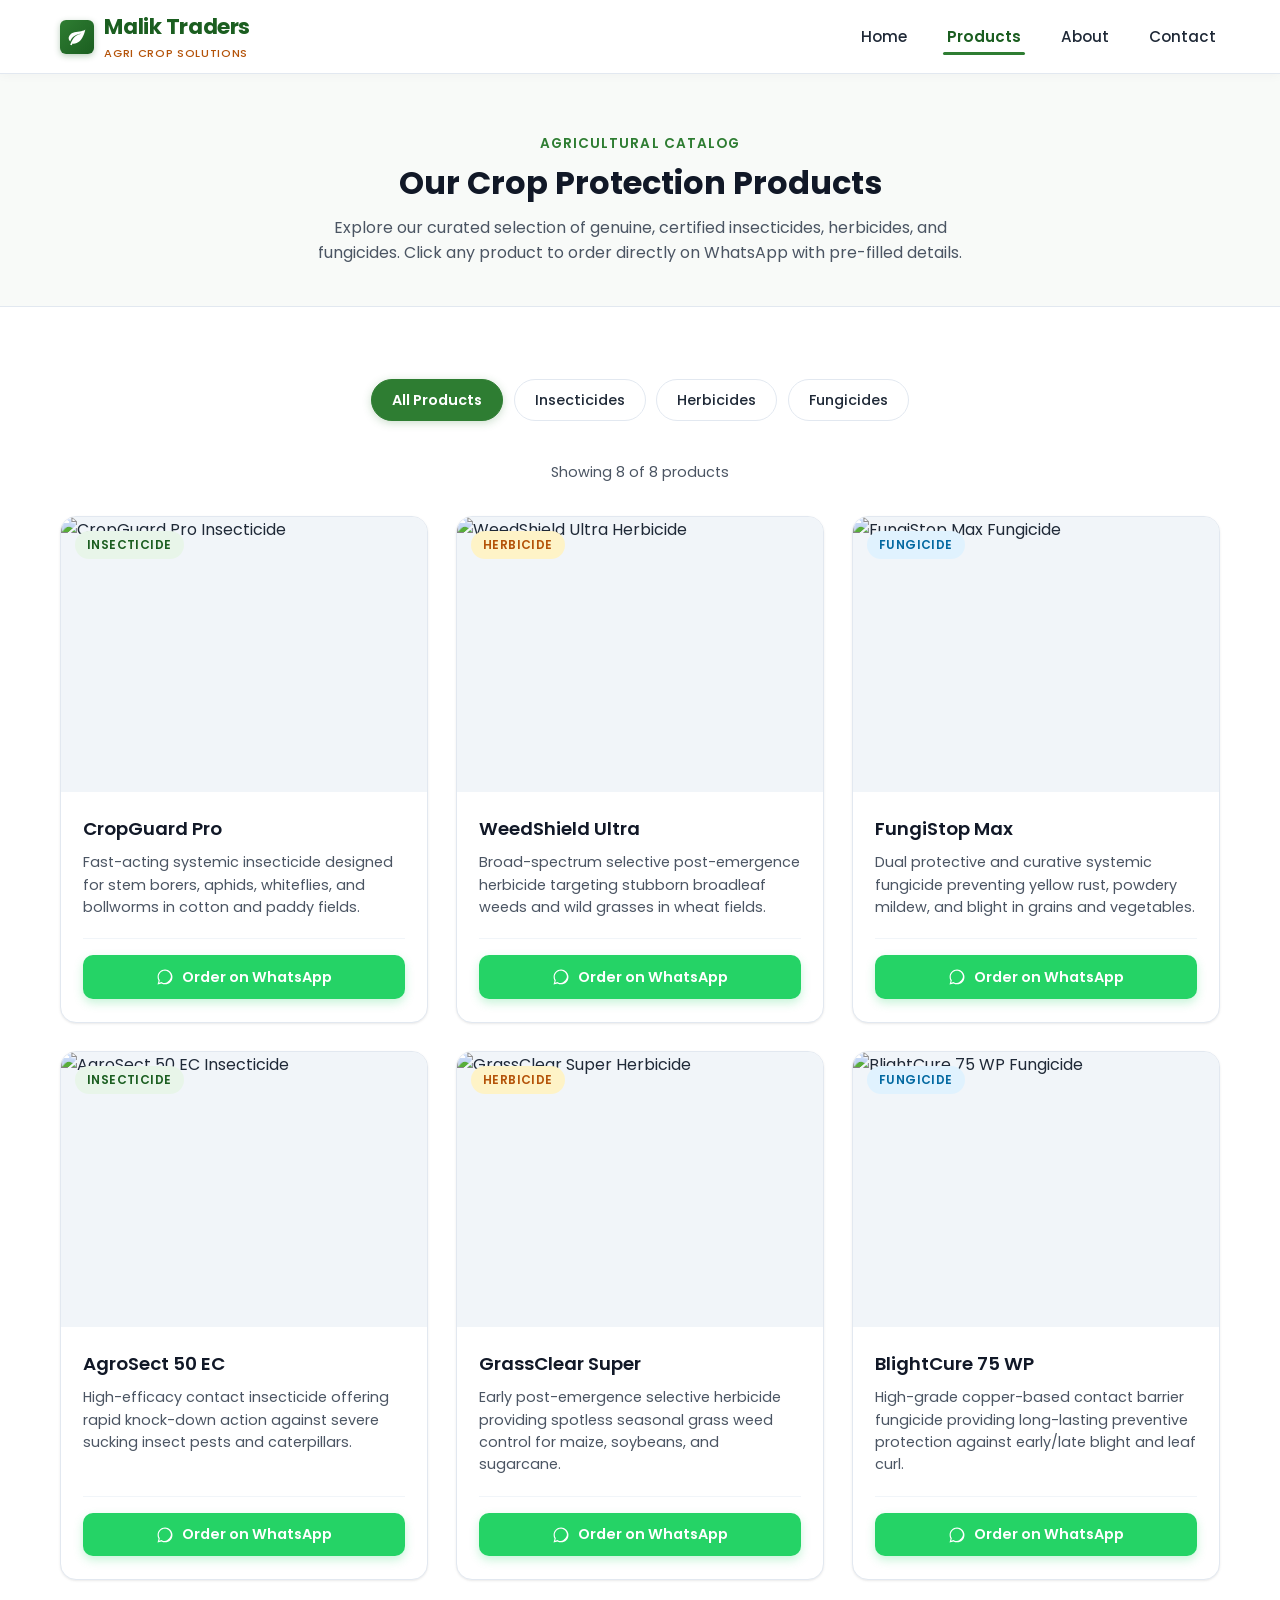
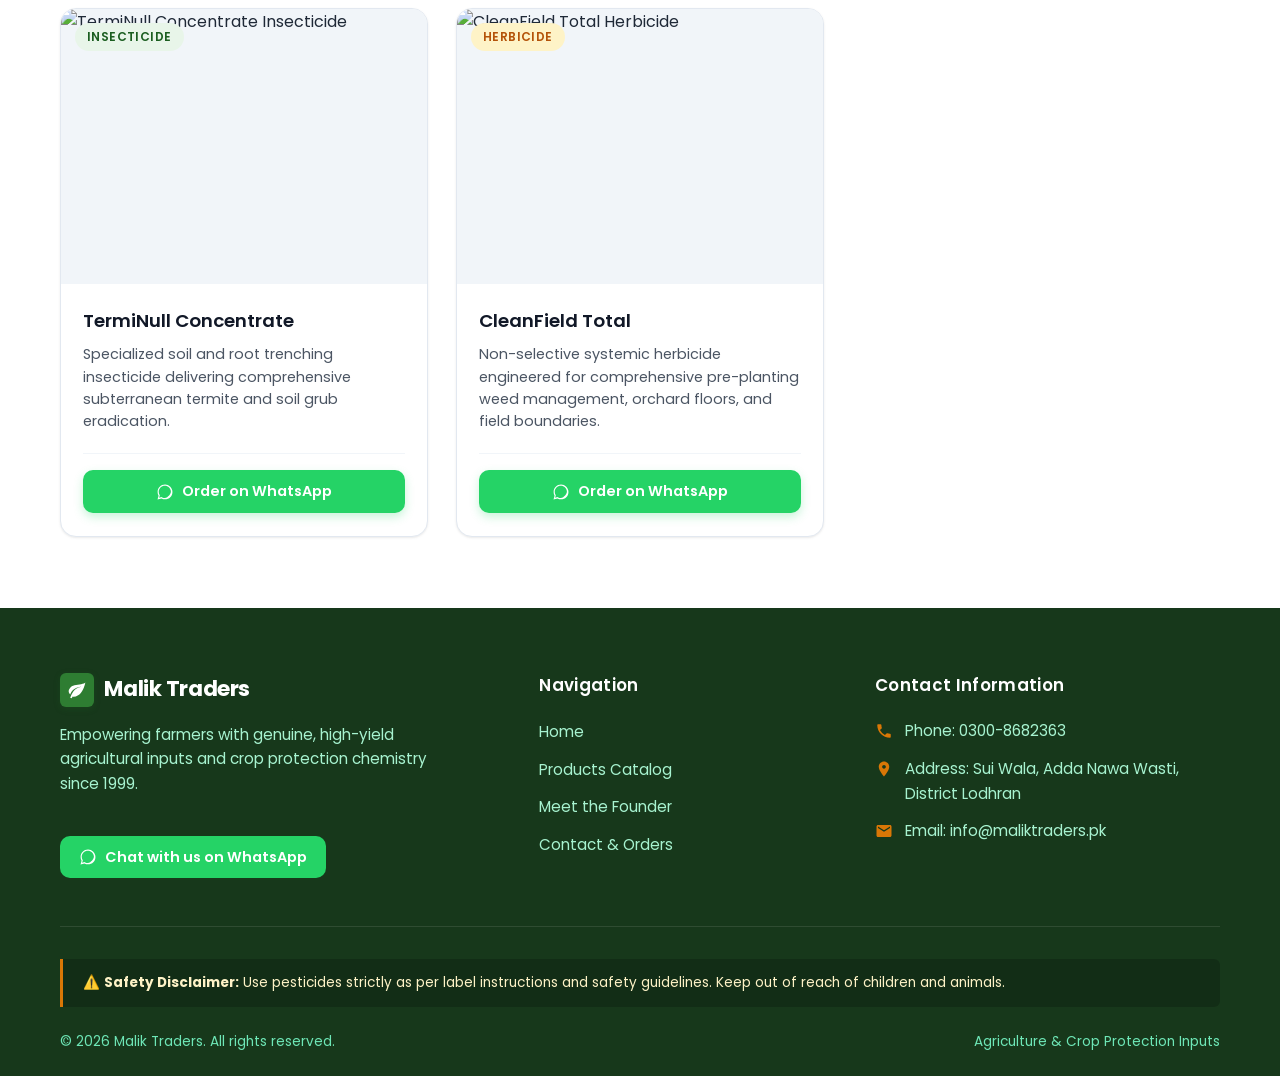
==== products.html @ 1c112be7 "Making Website" ====
<!DOCTYPE html>
<html lang="en">
<head>
  <meta charset="UTF-8">
  <meta name="viewport" content="width=device-width, initial-scale=1.0">
  <title>Crop Protection Products | Malik Traders</title>
  <meta name="description" content="Explore our complete catalog of certified insecticides, herbicides, and fungicides. Order directly on WhatsApp from Malik Traders.">
  
  <!-- Google Fonts: Poppins -->
  <link rel="preconnect" href="https://fonts.googleapis.com">
  <link rel="preconnect" href="https://fonts.gstatic.com" crossorigin>
  <link href="https://fonts.googleapis.com/css2?family=Poppins:wght@400;500;600;700&display=swap" rel="stylesheet">
  
  <!-- Stylesheet -->
  <link rel="stylesheet" href="style.css">
</head>
<body>

  <!-- Sticky Navbar -->
  <header class="header">
    <div class="container navbar">
      <a href="index.html" class="logo" aria-label="Malik Traders Home">
        <div class="logo-icon">
          <svg viewBox="0 0 24 24">
            <path d="M17 8C8 10 5.9 16.17 3.82 21.34L5.71 22l1-2.3A4.49 4.49 0 0 0 8 20C19 20 22 3 22 3c-1 2-8 2.25-13 3.25S2 11.5 2 13.5s1.75 3.75 1.75 3.75C7 8 17 8 17 8z"/>
          </svg>
        </div>
        <div>
          <div>Malik Traders</div>
          <span class="logo-badge">Agri Crop Solutions</span>
        </div>
      </a>

      <!-- Mobile Navigation Hamburger -->
      <button class="nav-toggle" aria-label="Toggle navigation menu" aria-expanded="false">
        <span></span>
        <span></span>
        <span></span>
      </button>

      <!-- Nav Links -->
      <nav>
        <ul class="nav-menu">
          <li><a href="index.html" class="nav-link">Home</a></li>
          <li><a href="products.html" class="nav-link active">Products</a></li>
          <li><a href="about.html" class="nav-link">About</a></li>
          <li><a href="contact.html" class="nav-link">Contact</a></li>
        </ul>
      </nav>
    </div>
  </header>

  <main>
    <!-- Page Header -->
    <section class="section-alt" style="padding: 3.5rem 0 2.5rem; border-bottom: 1px solid var(--color-border);">
      <div class="container">
        <div class="section-header animate-hero-fade" style="margin-bottom: 0;">
          <span class="section-tag">Agricultural Catalog</span>
          <h1 class="section-title">Our Crop Protection Products</h1>
          <p class="section-desc">
            Explore our curated selection of genuine, certified insecticides, herbicides, and fungicides. 
            Click any product to order directly on WhatsApp with pre-filled details.
          </p>
        </div>
      </div>
    </section>

    <!-- Products & Filter Section -->
    <section class="section">
      <div class="container">
        
        <!-- Category Filter Buttons -->
        <div class="filter-bar reveal">
          <button class="filter-btn active" data-filter="all">All Products</button>
          <button class="filter-btn" data-filter="insecticides">Insecticides</button>
          <button class="filter-btn" data-filter="herbicides">Herbicides</button>
          <button class="filter-btn" data-filter="fungicides">Fungicides</button>
        </div>

        <!-- Filter Count -->
        <div class="filter-status reveal" id="product-count">
          Showing 8 of 8 products
        </div>

        <!-- Products Grid (8 Sample Products) -->
        <div class="products-grid">
          
          <!-- Product 1: Insecticide -->
          <div class="product-card reveal reveal-delay-1" data-category="insecticides">
            <div class="product-img-wrap">
              <img src="images/product-1.jpg" alt="CropGuard Pro Insecticide" loading="lazy">
              <div class="product-category-overlay">
                <span class="badge badge-insecticide">Insecticide</span>
              </div>
            </div>
            <div class="product-body">
              <h3 class="product-name">CropGuard Pro</h3>
              <p class="product-desc">
                Fast-acting systemic insecticide designed for stem borers, aphids, whiteflies, and bollworms in cotton and paddy fields.
              </p>
              <div class="product-footer">
                <a href="https://wa.me/923008682363?text=Hello%20Malik%20Traders,%20I%20would%20like%20to%20order%20CropGuard%20Pro." target="_blank" rel="noopener noreferrer" class="btn btn-whatsapp">
                  <svg viewBox="0 0 24 24">
                    <path d="M12.04 2c-5.46 0-9.91 4.45-9.91 9.91 0 1.75.46 3.45 1.32 4.95L2.05 22l5.25-1.38c1.45.79 3.08 1.21 4.74 1.21 5.46 0 9.91-4.45 9.91-9.91 0-2.65-1.03-5.14-2.9-7.01A9.816 9.816 0 0 0 12.04 2zm0 18.09c-1.52 0-3-.41-4.31-1.19l-.31-.18-3.2.84.85-3.12-.2-.32a8.04 8.04 0 0 1-1.23-4.31c0-4.47 3.64-8.11 8.11-8.11 2.17 0 4.2.85 5.73 2.38s2.38 3.56 2.38 5.73-3.64 8.16-8.03 8.16z"/>
                  </svg>
                  Order on WhatsApp
                </a>
              </div>
            </div>
          </div>

          <!-- Product 2: Herbicide -->
          <div class="product-card reveal reveal-delay-2" data-category="herbicides">
            <div class="product-img-wrap">
              <img src="images/product-2.jpg" alt="WeedShield Ultra Herbicide" loading="lazy">
              <div class="product-category-overlay">
                <span class="badge badge-herbicide">Herbicide</span>
              </div>
            </div>
            <div class="product-body">
              <h3 class="product-name">WeedShield Ultra</h3>
              <p class="product-desc">
                Broad-spectrum selective post-emergence herbicide targeting stubborn broadleaf weeds and wild grasses in wheat fields.
              </p>
              <div class="product-footer">
                <a href="https://wa.me/923008682363?text=Hello%20Malik%20Traders,%20I%20would%20like%20to%20order%20WeedShield%20Ultra." target="_blank" rel="noopener noreferrer" class="btn btn-whatsapp">
                  <svg viewBox="0 0 24 24">
                    <path d="M12.04 2c-5.46 0-9.91 4.45-9.91 9.91 0 1.75.46 3.45 1.32 4.95L2.05 22l5.25-1.38c1.45.79 3.08 1.21 4.74 1.21 5.46 0 9.91-4.45 9.91-9.91 0-2.65-1.03-5.14-2.9-7.01A9.816 9.816 0 0 0 12.04 2zm0 18.09c-1.52 0-3-.41-4.31-1.19l-.31-.18-3.2.84.85-3.12-.2-.32a8.04 8.04 0 0 1-1.23-4.31c0-4.47 3.64-8.11 8.11-8.11 2.17 0 4.2.85 5.73 2.38s2.38 3.56 2.38 5.73-3.64 8.16-8.03 8.16z"/>
                  </svg>
                  Order on WhatsApp
                </a>
              </div>
            </div>
          </div>

          <!-- Product 3: Fungicide -->
          <div class="product-card reveal reveal-delay-3" data-category="fungicides">
            <div class="product-img-wrap">
              <img src="images/product-3.jpg" alt="FungiStop Max Fungicide" loading="lazy">
              <div class="product-category-overlay">
                <span class="badge badge-fungicide">Fungicide</span>
              </div>
            </div>
            <div class="product-body">
              <h3 class="product-name">FungiStop Max</h3>
              <p class="product-desc">
                Dual protective and curative systemic fungicide preventing yellow rust, powdery mildew, and blight in grains and vegetables.
              </p>
              <div class="product-footer">
                <a href="https://wa.me/923008682363?text=Hello%20Malik%20Traders,%20I%20would%20like%20to%20order%20FungiStop%20Max." target="_blank" rel="noopener noreferrer" class="btn btn-whatsapp">
                  <svg viewBox="0 0 24 24">
                    <path d="M12.04 2c-5.46 0-9.91 4.45-9.91 9.91 0 1.75.46 3.45 1.32 4.95L2.05 22l5.25-1.38c1.45.79 3.08 1.21 4.74 1.21 5.46 0 9.91-4.45 9.91-9.91 0-2.65-1.03-5.14-2.9-7.01A9.816 9.816 0 0 0 12.04 2zm0 18.09c-1.52 0-3-.41-4.31-1.19l-.31-.18-3.2.84.85-3.12-.2-.32a8.04 8.04 0 0 1-1.23-4.31c0-4.47 3.64-8.11 8.11-8.11 2.17 0 4.2.85 5.73 2.38s2.38 3.56 2.38 5.73-3.64 8.16-8.03 8.16z"/>
                  </svg>
                  Order on WhatsApp
                </a>
              </div>
            </div>
          </div>

          <!-- Product 4: Insecticide -->
          <div class="product-card reveal reveal-delay-4" data-category="insecticides">
            <div class="product-img-wrap">
              <img src="images/product-4.jpg" alt="AgroSect 50 EC Insecticide" loading="lazy">
              <div class="product-category-overlay">
                <span class="badge badge-insecticide">Insecticide</span>
              </div>
            </div>
            <div class="product-body">
              <h3 class="product-name">AgroSect 50 EC</h3>
              <p class="product-desc">
                High-efficacy contact insecticide offering rapid knock-down action against severe sucking insect pests and caterpillars.
              </p>
              <div class="product-footer">
                <a href="https://wa.me/923008682363?text=Hello%20Malik%20Traders,%20I%20would%20like%20to%20order%20AgroSect%2050%20EC." target="_blank" rel="noopener noreferrer" class="btn btn-whatsapp">
                  <svg viewBox="0 0 24 24">
                    <path d="M12.04 2c-5.46 0-9.91 4.45-9.91 9.91 0 1.75.46 3.45 1.32 4.95L2.05 22l5.25-1.38c1.45.79 3.08 1.21 4.74 1.21 5.46 0 9.91-4.45 9.91-9.91 0-2.65-1.03-5.14-2.9-7.01A9.816 9.816 0 0 0 12.04 2zm0 18.09c-1.52 0-3-.41-4.31-1.19l-.31-.18-3.2.84.85-3.12-.2-.32a8.04 8.04 0 0 1-1.23-4.31c0-4.47 3.64-8.11 8.11-8.11 2.17 0 4.2.85 5.73 2.38s2.38 3.56 2.38 5.73-3.64 8.16-8.03 8.16z"/>
                  </svg>
                  Order on WhatsApp
                </a>
              </div>
            </div>
          </div>

          <!-- Product 5: Herbicide -->
          <div class="product-card reveal reveal-delay-1" data-category="herbicides">
            <div class="product-img-wrap">
              <img src="images/product-5.jpg" alt="GrassClear Super Herbicide" loading="lazy">
              <div class="product-category-overlay">
                <span class="badge badge-herbicide">Herbicide</span>
              </div>
            </div>
            <div class="product-body">
              <h3 class="product-name">GrassClear Super</h3>
              <p class="product-desc">
                Early post-emergence selective herbicide providing spotless seasonal grass weed control for maize, soybeans, and sugarcane.
              </p>
              <div class="product-footer">
                <a href="https://wa.me/923008682363?text=Hello%20Malik%20Traders,%20I%20would%20like%20to%20order%20GrassClear%20Super." target="_blank" rel="noopener noreferrer" class="btn btn-whatsapp">
                  <svg viewBox="0 0 24 24">
                    <path d="M12.04 2c-5.46 0-9.91 4.45-9.91 9.91 0 1.75.46 3.45 1.32 4.95L2.05 22l5.25-1.38c1.45.79 3.08 1.21 4.74 1.21 5.46 0 9.91-4.45 9.91-9.91 0-2.65-1.03-5.14-2.9-7.01A9.816 9.816 0 0 0 12.04 2zm0 18.09c-1.52 0-3-.41-4.31-1.19l-.31-.18-3.2.84.85-3.12-.2-.32a8.04 8.04 0 0 1-1.23-4.31c0-4.47 3.64-8.11 8.11-8.11 2.17 0 4.2.85 5.73 2.38s2.38 3.56 2.38 5.73-3.64 8.16-8.03 8.16z"/>
                  </svg>
                  Order on WhatsApp
                </a>
              </div>
            </div>
          </div>

          <!-- Product 6: Fungicide -->
          <div class="product-card reveal reveal-delay-2" data-category="fungicides">
            <div class="product-img-wrap">
              <img src="images/product-6.jpg" alt="BlightCure 75 WP Fungicide" loading="lazy">
              <div class="product-category-overlay">
                <span class="badge badge-fungicide">Fungicide</span>
              </div>
            </div>
            <div class="product-body">
              <h3 class="product-name">BlightCure 75 WP</h3>
              <p class="product-desc">
                High-grade copper-based contact barrier fungicide providing long-lasting preventive protection against early/late blight and leaf curl.
              </p>
              <div class="product-footer">
                <a href="https://wa.me/923008682363?text=Hello%20Malik%20Traders,%20I%20would%20like%20to%20order%20BlightCure%2075%20WP." target="_blank" rel="noopener noreferrer" class="btn btn-whatsapp">
                  <svg viewBox="0 0 24 24">
                    <path d="M12.04 2c-5.46 0-9.91 4.45-9.91 9.91 0 1.75.46 3.45 1.32 4.95L2.05 22l5.25-1.38c1.45.79 3.08 1.21 4.74 1.21 5.46 0 9.91-4.45 9.91-9.91 0-2.65-1.03-5.14-2.9-7.01A9.816 9.816 0 0 0 12.04 2zm0 18.09c-1.52 0-3-.41-4.31-1.19l-.31-.18-3.2.84.85-3.12-.2-.32a8.04 8.04 0 0 1-1.23-4.31c0-4.47 3.64-8.11 8.11-8.11 2.17 0 4.2.85 5.73 2.38s2.38 3.56 2.38 5.73-3.64 8.16-8.03 8.16z"/>
                  </svg>
                  Order on WhatsApp
                </a>
              </div>
            </div>
          </div>

          <!-- Product 7: Insecticide -->
          <div class="product-card reveal reveal-delay-3" data-category="insecticides">
            <div class="product-img-wrap">
              <img src="images/product-7.jpg" alt="TermiNull Concentrate Insecticide" loading="lazy">
              <div class="product-category-overlay">
                <span class="badge badge-insecticide">Insecticide</span>
              </div>
            </div>
            <div class="product-body">
              <h3 class="product-name">TermiNull Concentrate</h3>
              <p class="product-desc">
                Specialized soil and root trenching insecticide delivering comprehensive subterranean termite and soil grub eradication.
              </p>
              <div class="product-footer">
                <a href="https://wa.me/923008682363?text=Hello%20Malik%20Traders,%20I%20would%20like%20to%20order%20TermiNull%20Concentrate." target="_blank" rel="noopener noreferrer" class="btn btn-whatsapp">
                  <svg viewBox="0 0 24 24">
                    <path d="M12.04 2c-5.46 0-9.91 4.45-9.91 9.91 0 1.75.46 3.45 1.32 4.95L2.05 22l5.25-1.38c1.45.79 3.08 1.21 4.74 1.21 5.46 0 9.91-4.45 9.91-9.91 0-2.65-1.03-5.14-2.9-7.01A9.816 9.816 0 0 0 12.04 2zm0 18.09c-1.52 0-3-.41-4.31-1.19l-.31-.18-3.2.84.85-3.12-.2-.32a8.04 8.04 0 0 1-1.23-4.31c0-4.47 3.64-8.11 8.11-8.11 2.17 0 4.2.85 5.73 2.38s2.38 3.56 2.38 5.73-3.64 8.16-8.03 8.16z"/>
                  </svg>
                  Order on WhatsApp
                </a>
              </div>
            </div>
          </div>

          <!-- Product 8: Herbicide -->
          <div class="product-card reveal reveal-delay-4" data-category="herbicides">
            <div class="product-img-wrap">
              <img src="images/product-8.jpg" alt="CleanField Total Herbicide" loading="lazy">
              <div class="product-category-overlay">
                <span class="badge badge-herbicide">Herbicide</span>
              </div>
            </div>
            <div class="product-body">
              <h3 class="product-name">CleanField Total</h3>
              <p class="product-desc">
                Non-selective systemic herbicide engineered for comprehensive pre-planting weed management, orchard floors, and field boundaries.
              </p>
              <div class="product-footer">
                <a href="https://wa.me/923008682363?text=Hello%20Malik%20Traders,%20I%20would%20like%20to%20order%20CleanField%20Total." target="_blank" rel="noopener noreferrer" class="btn btn-whatsapp">
                  <svg viewBox="0 0 24 24">
                    <path d="M12.04 2c-5.46 0-9.91 4.45-9.91 9.91 0 1.75.46 3.45 1.32 4.95L2.05 22l5.25-1.38c1.45.79 3.08 1.21 4.74 1.21 5.46 0 9.91-4.45 9.91-9.91 0-2.65-1.03-5.14-2.9-7.01A9.816 9.816 0 0 0 12.04 2zm0 18.09c-1.52 0-3-.41-4.31-1.19l-.31-.18-3.2.84.85-3.12-.2-.32a8.04 8.04 0 0 1-1.23-4.31c0-4.47 3.64-8.11 8.11-8.11 2.17 0 4.2.85 5.73 2.38s2.38 3.56 2.38 5.73-3.64 8.16-8.03 8.16z"/>
                  </svg>
                  Order on WhatsApp
                </a>
              </div>
            </div>
          </div>

        </div>

      </div>
    </section>
  </main>

  <!-- Simple Footer -->
  <footer class="footer">
    <div class="container">
      <div class="footer-top">
        <!-- Brand Info -->
        <div class="footer-brand">
          <a href="index.html" class="logo">
            <div class="logo-icon">
              <svg viewBox="0 0 24 24">
                <path d="M17 8C8 10 5.9 16.17 3.82 21.34L5.71 22l1-2.3A4.49 4.49 0 0 0 8 20C19 20 22 3 22 3c-1 2-8 2.25-13 3.25S2 11.5 2 13.5s1.75 3.75 1.75 3.75C7 8 17 8 17 8z"/>
              </svg>
            </div>
            <span>Malik Traders</span>
          </a>
          <p class="footer-tagline">
            Empowering farmers with genuine, high-yield agricultural inputs and crop protection chemistry since 1999.
          </p>
          <a href="https://wa.me/923008682363?text=Hello%20Malik%20Traders" target="_blank" rel="noopener noreferrer" class="footer-whatsapp-btn">
            <svg viewBox="0 0 24 24">
              <path d="M12.04 2c-5.46 0-9.91 4.45-9.91 9.91 0 1.75.46 3.45 1.32 4.95L2.05 22l5.25-1.38c1.45.79 3.08 1.21 4.74 1.21 5.46 0 9.91-4.45 9.91-9.91 0-2.65-1.03-5.14-2.9-7.01A9.816 9.816 0 0 0 12.04 2zm0 18.09c-1.52 0-3-.41-4.31-1.19l-.31-.18-3.2.84.85-3.12-.2-.32a8.04 8.04 0 0 1-1.23-4.31c0-4.47 3.64-8.11 8.11-8.11 2.17 0 4.2.85 5.73 2.38s2.38 3.56 2.38 5.73-3.64 8.16-8.03 8.16z"/>
            </svg>
            Chat with us on WhatsApp
          </a>
        </div>

        <!-- Quick Links -->
        <div>
          <h4 class="footer-title">Navigation</h4>
          <ul class="footer-nav-list">
            <li><a href="index.html" class="footer-nav-link">Home</a></li>
            <li><a href="products.html" class="footer-nav-link">Products Catalog</a></li>
            <li><a href="about.html" class="footer-nav-link">Meet the Founder</a></li>
            <li><a href="contact.html" class="footer-nav-link">Contact & Orders</a></li>
          </ul>
        </div>

        <!-- Contact Summary -->
        <div>
          <h4 class="footer-title">Contact Information</h4>
          <div class="footer-contact-list">
            <div class="footer-contact-item">
              <svg viewBox="0 0 24 24">
                <path d="M6.62 10.79a15.05 15.05 0 0 0 6.59 6.59l2.2-2.2c.27-.27.67-.36 1.02-.24 1.12.37 2.33.57 3.57.57.55 0 1 .45 1 1V20c0 .55-.45 1-1 1-9.39 0-17-7.61-17-17 0-.55.45-1 1-1h3.5c.55 0 1 .45 1 1 0 1.25.2 2.45.57 3.57.11.35.03.74-.25 1.02l-2.2 2.2z"/>
              </svg>
              <span>Phone: <a href="tel:+923008682363">0300-8682363</a></span>
            </div>
            <div class="footer-contact-item">
              <svg viewBox="0 0 24 24">
                <path d="M12 2C8.13 2 5 5.13 5 9c0 5.25 7 13 7 13s7-7.75 7-13c0-3.87-3.13-7-7-7zm0 9.5c-1.38 0-2.5-1.12-2.5-2.5s1.12-2.5 2.5-2.5 2.5 1.12 2.5 2.5-1.12 2.5-2.5 2.5z"/>
              </svg>
              <span>Address: Sui Wala, Adda Nawa Wasti, District Lodhran</span>
            </div>
            <div class="footer-contact-item">
              <svg viewBox="0 0 24 24">
                <path d="M20 4H4c-1.1 0-1.99.9-1.99 2L2 18c0 1.1.9 2 2 2h16c1.1 0 2-.9 2-2V6c0-1.1-.9-2-2-2zm0 4l-8 5-8-5V6l8 5 8-5v2z"/>
              </svg>
              <span>Email: <a href="mailto:info@maliktraders.pk">info@maliktraders.pk</a></span>
            </div>
          </div>
        </div>
      </div>

      <!-- Safety Disclaimer (Strict Requirement) -->
      <div class="footer-disclaimer-box">
        <p class="footer-disclaimer-text">
          ⚠️ <strong>Safety Disclaimer:</strong> Use pesticides strictly as per label instructions and safety guidelines. Keep out of reach of children and animals.
        </p>
      </div>

      <!-- Bottom Bar -->
      <div class="footer-bottom">
        <div>&copy; <span id="current-year">2026</span> Malik Traders. All rights reserved.</div>
        <div>Agriculture & Crop Protection Inputs</div>
      </div>
    </div>
  </footer>

  <!-- Vanilla JavaScript -->
  <script src="script.js"></script>
</body>
</html>
---- style.css ----
/* ==========================================================================
   MALIK TRADERS - STYLESHEET
   Clean, Modern Frontend Styles for Agricultural Pesticides Business
   ========================================================================== */

/* --------------------------------------------------------------------------
   1. CSS Variables & Theme Definition
   Agriculture Theme: Green primary, Warm earthy yellow/orange accent, Clean White
   -------------------------------------------------------------------------- */
:root {
  /* Brand Palette */
  --color-primary: #2e7d32;         /* Vibrant agricultural green */
  --color-primary-dark: #1b5e20;    /* Deep forest green */
  --color-primary-light: #e8f5e9;   /* Soft mint green tint */
  --color-primary-subtle: #f1f8f3;  /* Ultra light green background */

  --color-accent: #d97706;          /* Earthy warm amber / yellow-orange */
  --color-accent-dark: #b45309;     /* Deep earthy amber */
  --color-accent-light: #fef3c7;    /* Subtle amber tint */

  --color-whatsapp: #25d366;        /* Official WhatsApp green */
  --color-whatsapp-dark: #128c7e;

  /* Neutrals & Text */
  --color-bg: #ffffff;              /* Clean white background */
  --color-bg-alt: #f8faf8;          /* Light off-white section background */
  --color-card-bg: #ffffff;
  --color-border: #e2e8f0;          /* Soft border */
  --color-border-hover: #cbd5e1;

  --color-text-main: #1f2937;       /* Dark slate for high readability */
  --color-text-muted: #4b5563;      /* Muted secondary body text */
  --color-text-light: #9ca3af;      /* Extra light text */
  --color-text-inverse: #ffffff;

  /* Typography */
  --font-family: 'Poppins', -apple-system, BlinkMacSystemFont, 'Segoe UI', Roboto, Helvetica, Arial, sans-serif;
  --font-size-base: 1rem;           /* 16px */
  --line-height-base: 1.6;

  /* Layout & Spacing */
  --container-max-width: 1200px;
  --header-height: 74px;
  --radius-sm: 6px;
  --radius-md: 10px;
  --radius-lg: 16px;
  --radius-full: 9999px;

  /* Shadows */
  --shadow-sm: 0 1px 3px rgba(0, 0, 0, 0.06), 0 1px 2px rgba(0, 0, 0, 0.04);
  --shadow-md: 0 4px 12px rgba(0, 0, 0, 0.07);
  --shadow-lg: 0 10px 25px -3px rgba(0, 0, 0, 0.08), 0 4px 6px -2px rgba(0, 0, 0, 0.04);
  --shadow-hover: 0 14px 28px rgba(46, 125, 50, 0.12), 0 8px 10px rgba(0, 0, 0, 0.04);

  /* Transitions */
  --transition-fast: 0.2s ease;
  --transition-normal: 0.3s ease;
}

/* --------------------------------------------------------------------------
   2. Reset & Base Styles
   -------------------------------------------------------------------------- */
*, *::before, *::after {
  box-sizing: border-box;
  margin: 0;
  padding: 0;
}

html {
  scroll-behavior: smooth;
  font-size: 16px;
}

body {
  font-family: var(--font-family);
  font-size: var(--font-size-base);
  line-height: var(--line-height-base);
  color: var(--color-text-main);
  background-color: var(--color-bg);
  min-height: 100vh;
  display: flex;
  flex-direction: column;
  -webkit-font-smoothing: antialiased;
  -moz-osx-font-smoothing: grayscale;
}

img {
  max-width: 100%;
  height: auto;
  display: block;
}

a {
  color: inherit;
  text-decoration: none;
  transition: color var(--transition-fast);
}

button {
  font-family: inherit;
  cursor: pointer;
  border: none;
  background: none;
}

ul, ol {
  list-style: none;
}

/* Accessible focus ring */
a:focus-visible,
button:focus-visible,
input:focus-visible,
textarea:focus-visible,
select:focus-visible {
  outline: 3px solid var(--color-accent);
  outline-offset: 2px;
}

/* Container */
.container {
  width: 100%;
  max-width: var(--container-max-width);
  margin-left: auto;
  margin-right: auto;
  padding-left: 1.25rem;
  padding-right: 1.25rem;
}

/* --------------------------------------------------------------------------
   3. Sticky Navbar
   -------------------------------------------------------------------------- */
.header {
  position: sticky;
  top: 0;
  z-index: 1000;
  background-color: rgba(255, 255, 255, 0.98);
  backdrop-filter: blur(8px);
  -webkit-backdrop-filter: blur(8px);
  border-bottom: 1px solid var(--color-border);
  box-shadow: 0 2px 10px rgba(0, 0, 0, 0.03);
  height: var(--header-height);
  display: flex;
  align-items: center;
}

.navbar {
  display: flex;
  align-items: center;
  justify-content: space-between;
  width: 100%;
}

/* Brand / Logo */
.logo {
  display: flex;
  align-items: center;
  gap: 0.65rem;
  font-size: 1.35rem;
  font-weight: 700;
  color: var(--color-primary-dark);
  letter-spacing: -0.02em;
}

.logo-icon {
  width: 34px;
  height: 34px;
  background: linear-gradient(135deg, var(--color-primary), var(--color-primary-dark));
  color: #ffffff;
  border-radius: var(--radius-sm);
  display: flex;
  align-items: center;
  justify-content: center;
  flex-shrink: 0;
  box-shadow: 0 2px 6px rgba(27, 94, 32, 0.3);
}

.logo-icon svg {
  width: 20px;
  height: 20px;
  fill: currentColor;
}

.logo-badge {
  display: block;
  font-size: 0.7rem;
  font-weight: 500;
  color: var(--color-accent-dark);
  text-transform: uppercase;
  letter-spacing: 0.06em;
}

/* Navigation Links */
.nav-menu {
  display: flex;
  align-items: center;
  gap: 2rem;
}

.nav-link {
  font-size: 0.95rem;
  font-weight: 500;
  color: var(--color-text-main);
  padding: 0.5rem 0.25rem;
  position: relative;
  transition: color var(--transition-fast);
}

.nav-link:hover {
  color: var(--color-primary);
}

.nav-link.active {
  color: var(--color-primary-dark);
  font-weight: 600;
}

.nav-link.active::after {
  content: '';
  position: absolute;
  bottom: 0;
  left: 0;
  width: 100%;
  height: 2.5px;
  background-color: var(--color-primary);
  border-radius: 2px;
}

/* Mobile Nav Toggle */
.nav-toggle {
  display: none;
  flex-direction: column;
  justify-content: space-between;
  width: 30px;
  height: 22px;
  padding: 0;
  cursor: pointer;
  z-index: 1001;
}

.nav-toggle span {
  display: block;
  width: 100%;
  height: 2.5px;
  background-color: var(--color-primary-dark);
  border-radius: 2px;
  transition: transform var(--transition-normal), opacity var(--transition-normal);
}

.nav-toggle.open span:nth-child(1) {
  transform: translateY(10px) rotate(45deg);
}
.nav-toggle.open span:nth-child(2) {
  opacity: 0;
}
.nav-toggle.open span:nth-child(3) {
  transform: translateY(-9px) rotate(-45deg);
}

/* --------------------------------------------------------------------------
   4. Buttons & Badges
   -------------------------------------------------------------------------- */
.btn {
  display: inline-flex;
  align-items: center;
  justify-content: center;
  gap: 0.5rem;
  font-weight: 600;
  font-size: 0.95rem;
  padding: 0.75rem 1.5rem;
  border-radius: var(--radius-md);
  transition: transform var(--transition-fast), box-shadow var(--transition-fast), background-color var(--transition-fast);
  cursor: pointer;
  text-align: center;
  white-space: nowrap;
}

/* Gentle hover lift */
.btn:hover {
  transform: translateY(-2px);
}

.btn-primary {
  background-color: var(--color-primary);
  color: #ffffff;
  box-shadow: 0 4px 10px rgba(46, 125, 50, 0.25);
}

.btn-primary:hover {
  background-color: var(--color-primary-dark);
  box-shadow: 0 6px 14px rgba(27, 94, 32, 0.3);
}

.btn-secondary {
  background-color: var(--color-accent);
  color: #ffffff;
  box-shadow: 0 4px 10px rgba(217, 119, 6, 0.25);
}

.btn-secondary:hover {
  background-color: var(--color-accent-dark);
  box-shadow: 0 6px 14px rgba(180, 83, 9, 0.3);
}

.btn-outline {
  border: 2px solid var(--color-primary);
  color: var(--color-primary-dark);
  background-color: transparent;
}

.btn-outline:hover {
  background-color: var(--color-primary-light);
}

.btn-whatsapp {
  background-color: var(--color-whatsapp);
  color: #ffffff;
  box-shadow: 0 4px 10px rgba(37, 211, 102, 0.25);
}

.btn-whatsapp:hover {
  background-color: #20ba59;
  box-shadow: 0 6px 14px rgba(37, 211, 102, 0.35);
}

.btn-whatsapp svg {
  width: 18px;
  height: 18px;
  fill: currentColor;
}

/* Category Badges */
.badge {
  display: inline-block;
  padding: 0.3rem 0.75rem;
  border-radius: var(--radius-full);
  font-size: 0.75rem;
  font-weight: 600;
  letter-spacing: 0.04em;
  text-transform: uppercase;
}

.badge-insecticide {
  background-color: #e8f5e9;
  color: #1b5e20;
}

.badge-herbicide {
  background-color: #fef3c7;
  color: #b45309;
}

.badge-fungicide {
  background-color: #e0f2fe;
  color: #0369a1;
}

/* --------------------------------------------------------------------------
   5. Minimal Animations (Soft fade-in, scroll fade/slide-up)
   -------------------------------------------------------------------------- */
/* Hero soft fade-in on load */
@keyframes heroFadeIn {
  from {
    opacity: 0;
    transform: translateY(16px);
  }
  to {
    opacity: 1;
    transform: translateY(0);
  }
}

.animate-hero-fade {
  animation: heroFadeIn 0.85s cubic-bezier(0.16, 1, 0.3, 1) forwards;
}

/* Scroll reveal (IntersectionObserver) */
.reveal {
  opacity: 0;
  transform: translateY(22px);
  transition: opacity 0.65s cubic-bezier(0.16, 1, 0.3, 1), transform 0.65s cubic-bezier(0.16, 1, 0.3, 1);
  will-change: opacity, transform;
}

.reveal.is-visible {
  opacity: 1;
  transform: translateY(0);
}

/* Stagger delay helpers for grid items */
.reveal-delay-1 { transition-delay: 0.1s; }
.reveal-delay-2 { transition-delay: 0.2s; }
.reveal-delay-3 { transition-delay: 0.3s; }
.reveal-delay-4 { transition-delay: 0.4s; }

/* Reduced motion preference */
@media (prefers-reduced-motion: reduce) {
  *, *::before, *::after {
    animation-duration: 0.01ms !important;
    animation-iteration-count: 1 !important;
    transition-duration: 0.01ms !important;
    scroll-behavior: auto !important;
  }
}

/* --------------------------------------------------------------------------
   6. Hero Section (Home)
   -------------------------------------------------------------------------- */
.hero-section {
  position: relative;
  background: linear-gradient(180deg, #f1f8f3 0%, #ffffff 100%);
  padding: 4.5rem 0 4rem;
  border-bottom: 1px solid #edf2ee;
  overflow: hidden;
}

.hero-content {
  max-width: 780px;
  margin: 0 auto;
  text-align: center;
}

.hero-pill {
  display: inline-flex;
  align-items: center;
  gap: 0.5rem;
  background-color: #ffffff;
  border: 1px solid #c8e6c9;
  color: var(--color-primary-dark);
  padding: 0.4rem 1rem;
  border-radius: var(--radius-full);
  font-size: 0.85rem;
  font-weight: 600;
  margin-bottom: 1.5rem;
  box-shadow: 0 2px 5px rgba(0, 0, 0, 0.03);
}

.hero-pill span {
  color: var(--color-accent);
}

.hero-title {
  font-size: 2.75rem;
  font-weight: 700;
  line-height: 1.2;
  color: #111827;
  margin-bottom: 1.25rem;
  letter-spacing: -0.03em;
}

.hero-title .highlight {
  color: var(--color-primary);
  position: relative;
  display: inline-block;
}

.hero-subtitle {
  font-size: 1.15rem;
  line-height: 1.65;
  color: var(--color-text-muted);
  margin-bottom: 2.25rem;
  max-width: 650px;
  margin-left: auto;
  margin-right: auto;
}

.hero-actions {
  display: flex;
  align-items: center;
  justify-content: center;
  gap: 1rem;
  flex-wrap: wrap;
}

/* --------------------------------------------------------------------------
   7. Highlights Section (Home)
   -------------------------------------------------------------------------- */
.section {
  padding: 4.5rem 0;
}

.section-alt {
  background-color: var(--color-bg-alt);
}

.section-header {
  text-align: center;
  max-width: 650px;
  margin: 0 auto 3rem;
}

.section-tag {
  display: inline-block;
  color: var(--color-primary);
  font-weight: 600;
  font-size: 0.85rem;
  text-transform: uppercase;
  letter-spacing: 0.08em;
  margin-bottom: 0.5rem;
}

.section-title {
  font-size: 2rem;
  font-weight: 700;
  color: #111827;
  line-height: 1.25;
  margin-bottom: 0.75rem;
}

.section-desc {
  font-size: 1rem;
  color: var(--color-text-muted);
}

.highlights-grid {
  display: grid;
  grid-template-columns: repeat(3, 1fr);
  gap: 1.75rem;
}

.highlight-card {
  background: var(--color-card-bg);
  border: 1px solid var(--color-border);
  border-radius: var(--radius-lg);
  padding: 2rem;
  transition: transform var(--transition-fast), box-shadow var(--transition-fast);
  box-shadow: var(--shadow-sm);
  display: flex;
  flex-direction: column;
}

/* Gentle hover lift */
.highlight-card:hover {
  transform: translateY(-4px);
  box-shadow: var(--shadow-hover);
  border-color: #c8e6c9;
}

.highlight-icon-wrap {
  width: 52px;
  height: 52px;
  border-radius: var(--radius-md);
  background-color: var(--color-primary-light);
  color: var(--color-primary);
  display: flex;
  align-items: center;
  justify-content: center;
  margin-bottom: 1.25rem;
}

.highlight-icon-wrap svg {
  width: 26px;
  height: 26px;
  fill: currentColor;
}

.highlight-title {
  font-size: 1.2rem;
  font-weight: 600;
  color: #111827;
  margin-bottom: 0.65rem;
}

.highlight-text {
  font-size: 0.95rem;
  color: var(--color-text-muted);
  line-height: 1.6;
}

/* --------------------------------------------------------------------------
   8. Product Cards & Grid
   -------------------------------------------------------------------------- */
.products-grid {
  display: grid;
  grid-template-columns: repeat(auto-fill, minmax(270px, 1fr));
  gap: 1.75rem;
}

.product-card {
  background: var(--color-card-bg);
  border: 1px solid var(--color-border);
  border-radius: var(--radius-lg);
  overflow: hidden;
  box-shadow: var(--shadow-sm);
  transition: transform var(--transition-fast), box-shadow var(--transition-fast);
  display: flex;
  flex-direction: column;
}

/* Gentle hover lift and subtle zoom */
.product-card:hover {
  transform: translateY(-5px);
  box-shadow: var(--shadow-hover);
  border-color: #c8e6c9;
}

.product-img-wrap {
  position: relative;
  width: 100%;
  aspect-ratio: 4 / 3;
  overflow: hidden;
  background-color: #f1f5f9;
}

.product-img-wrap img {
  width: 100%;
  height: 100%;
  object-fit: cover;
  transition: transform 0.4s ease;
}

.product-card:hover .product-img-wrap img {
  transform: scale(1.03); /* gentle zoom */
}

.product-category-overlay {
  position: absolute;
  top: 0.85rem;
  left: 0.85rem;
}

.product-body {
  padding: 1.4rem;
  display: flex;
  flex-direction: column;
  flex-grow: 1;
}

.product-name {
  font-size: 1.15rem;
  font-weight: 600;
  color: #111827;
  margin-bottom: 0.5rem;
}

.product-desc {
  font-size: 0.9rem;
  color: var(--color-text-muted);
  line-height: 1.55;
  margin-bottom: 1.25rem;
  flex-grow: 1;
}

.product-footer {
  margin-top: auto;
  border-top: 1px solid #f1f5f9;
  padding-top: 1rem;
}

.product-footer .btn {
  width: 100%;
  padding: 0.65rem 1rem;
  font-size: 0.9rem;
}

/* --------------------------------------------------------------------------
   9. Filter Bar (Products Page)
   -------------------------------------------------------------------------- */
.filter-bar {
  display: flex;
  align-items: center;
  justify-content: center;
  flex-wrap: wrap;
  gap: 0.65rem;
  margin-bottom: 2.5rem;
}

.filter-btn {
  padding: 0.6rem 1.25rem;
  font-size: 0.9rem;
  font-weight: 500;
  border-radius: var(--radius-full);
  background-color: #ffffff;
  border: 1px solid var(--color-border);
  color: var(--color-text-main);
  transition: all var(--transition-fast);
}

.filter-btn:hover {
  background-color: var(--color-primary-light);
  border-color: var(--color-primary);
  color: var(--color-primary-dark);
}

.filter-btn.active {
  background-color: var(--color-primary);
  color: #ffffff;
  border-color: var(--color-primary);
  font-weight: 600;
  box-shadow: 0 2px 8px rgba(46, 125, 50, 0.25);
}

.filter-status {
  text-align: center;
  font-size: 0.9rem;
  color: var(--color-text-muted);
  margin-bottom: 2rem;
}

/* --------------------------------------------------------------------------
   10. Call to Action Strip (Home)
   -------------------------------------------------------------------------- */
.cta-strip {
  background: linear-gradient(135deg, var(--color-primary-dark), #144918);
  color: #ffffff;
  padding: 3.5rem 0;
  position: relative;
  overflow: hidden;
}

.cta-container {
  display: flex;
  align-items: center;
  justify-content: space-between;
  gap: 2rem;
  flex-wrap: wrap;
}

.cta-text {
  max-width: 620px;
}

.cta-title {
  font-size: 2rem;
  font-weight: 700;
  margin-bottom: 0.5rem;
  color: #ffffff;
}

.cta-desc {
  font-size: 1rem;
  color: #d1fae5;
  line-height: 1.6;
}

.cta-actions {
  display: flex;
  align-items: center;
  gap: 1rem;
  flex-wrap: wrap;
}

/* --------------------------------------------------------------------------
   11. About Page: "Meet the Founder" (Single section strictly)
   -------------------------------------------------------------------------- */
.about-section {
  padding: 5rem 0;
}

.founder-card {
  background: var(--color-card-bg);
  border: 1px solid var(--color-border);
  border-radius: var(--radius-lg);
  padding: 3rem;
  box-shadow: var(--shadow-md);
  display: grid;
  grid-template-columns: 360px 1fr;
  gap: 3.5rem;
  align-items: center;
}

.founder-photo-wrap {
  position: relative;
  border-radius: var(--radius-lg);
  overflow: hidden;
  box-shadow: var(--shadow-md);
  border: 4px solid #ffffff;
  outline: 1px solid var(--color-border);
}

.founder-photo-wrap img {
  width: 100%;
  aspect-ratio: 4 / 5;
  object-fit: cover;
  transition: transform 0.4s ease;
}

.founder-photo-wrap:hover img {
  transform: scale(1.02);
}

.founder-badge {
  position: absolute;
  bottom: 1rem;
  right: 1rem;
  background-color: rgba(27, 94, 32, 0.95);
  color: #ffffff;
  padding: 0.4rem 0.85rem;
  border-radius: var(--radius-sm);
  font-size: 0.75rem;
  font-weight: 600;
  backdrop-filter: blur(4px);
}

.founder-details {
  display: flex;
  flex-direction: column;
}

.founder-role {
  color: var(--color-accent);
  font-weight: 600;
  font-size: 0.9rem;
  text-transform: uppercase;
  letter-spacing: 0.08em;
  margin-bottom: 0.35rem;
}

.founder-name {
  font-size: 2.25rem;
  font-weight: 700;
  color: #111827;
  margin-bottom: 1.5rem;
  line-height: 1.2;
}

.founder-bio p {
  font-size: 1.05rem;
  line-height: 1.75;
  color: var(--color-text-muted);
  margin-bottom: 1.25rem;
}

.founder-quote {
  border-left: 3px solid var(--color-primary);
  padding-left: 1.25rem;
  font-style: italic;
  color: var(--color-primary-dark);
  font-size: 1.05rem;
  margin-top: 0.75rem;
  margin-bottom: 1.5rem;
  background: var(--color-primary-subtle);
  padding-top: 0.75rem;
  padding-bottom: 0.75rem;
  padding-right: 1rem;
  border-radius: 0 var(--radius-sm) var(--radius-sm) 0;
}

.founder-signature {
  display: flex;
  align-items: center;
  gap: 1.5rem;
  margin-top: 1rem;
  padding-top: 1.5rem;
  border-top: 1px solid var(--color-border);
}

.signature-meta {
  font-size: 0.85rem;
  color: var(--color-text-muted);
}

.signature-meta strong {
  display: block;
  font-size: 0.95rem;
  color: #111827;
}

/* --------------------------------------------------------------------------
   12. Contact Page Styles
   -------------------------------------------------------------------------- */
.contact-section {
  padding: 4.5rem 0;
}

.contact-layout {
  display: grid;
  grid-template-columns: 1fr 1.2fr;
  gap: 3rem;
  align-items: start;
}

.contact-info-card {
  background: var(--color-card-bg);
  border: 1px solid var(--color-border);
  border-radius: var(--radius-lg);
  padding: 2.25rem;
  box-shadow: var(--shadow-sm);
}

.info-card-title {
  font-size: 1.4rem;
  font-weight: 700;
  color: #111827;
  margin-bottom: 0.75rem;
}

.info-card-desc {
  font-size: 0.95rem;
  color: var(--color-text-muted);
  margin-bottom: 2rem;
  line-height: 1.6;
}

.contact-item {
  display: flex;
  gap: 1.1rem;
  margin-bottom: 1.65rem;
}

.contact-item:last-child {
  margin-bottom: 0;
}

.contact-icon {
  width: 44px;
  height: 44px;
  border-radius: var(--radius-md);
  background-color: var(--color-primary-light);
  color: var(--color-primary);
  display: flex;
  align-items: center;
  justify-content: center;
  flex-shrink: 0;
}

.contact-icon svg {
  width: 22px;
  height: 22px;
  fill: currentColor;
}

.contact-item-title {
  font-size: 0.8rem;
  font-weight: 600;
  text-transform: uppercase;
  letter-spacing: 0.05em;
  color: var(--color-text-light);
  margin-bottom: 0.2rem;
}

.contact-item-val {
  font-size: 1rem;
  font-weight: 500;
  color: #111827;
  line-height: 1.5;
}

.contact-item-val a:hover {
  color: var(--color-primary);
  text-decoration: underline;
}

/* Contact Form */
.contact-form-wrap {
  background: var(--color-card-bg);
  border: 1px solid var(--color-border);
  border-radius: var(--radius-lg);
  padding: 2.5rem;
  box-shadow: var(--shadow-sm);
}

.form-title {
  font-size: 1.4rem;
  font-weight: 700;
  color: #111827;
  margin-bottom: 0.5rem;
}

.form-subtitle {
  font-size: 0.95rem;
  color: var(--color-text-muted);
  margin-bottom: 1.75rem;
}

.form-group {
  margin-bottom: 1.4rem;
}

.form-label {
  display: block;
  font-size: 0.9rem;
  font-weight: 600;
  color: #374151;
  margin-bottom: 0.4rem;
}

.form-input,
.form-textarea {
  width: 100%;
  font-family: inherit;
  font-size: 0.95rem;
  padding: 0.75rem 1rem;
  border: 1.5px solid var(--color-border);
  border-radius: var(--radius-md);
  color: var(--color-text-main);
  background-color: #ffffff;
  transition: border-color var(--transition-fast), box-shadow var(--transition-fast);
}

.form-input:focus,
.form-textarea:focus {
  border-color: var(--color-primary);
  box-shadow: 0 0 0 3px rgba(46, 125, 50, 0.15);
  outline: none;
}

.form-input.error,
.form-textarea.error {
  border-color: #dc2626;
  background-color: #fef2f2;
}

.field-error-msg {
  color: #dc2626;
  font-size: 0.8rem;
  margin-top: 0.35rem;
  display: none;
}

.field-error-msg.visible {
  display: block;
}

.form-textarea {
  resize: vertical;
  min-height: 120px;
}

/* Form Success Banner */
.form-success-banner {
  display: none;
  background-color: #ecfdf5;
  border: 1.5px solid #a7f3d0;
  color: #065f46;
  padding: 1.5rem;
  border-radius: var(--radius-md);
  margin-bottom: 1.5rem;
}

.form-success-banner.visible {
  display: flex;
  align-items: flex-start;
  gap: 1rem;
  animation: heroFadeIn 0.4s ease forwards;
}

.success-icon {
  width: 24px;
  height: 24px;
  fill: #059669;
  flex-shrink: 0;
  margin-top: 2px;
}

.success-text h4 {
  font-size: 1rem;
  font-weight: 700;
  margin-bottom: 0.25rem;
  color: #065f46;
}

.success-text p {
  font-size: 0.9rem;
  color: #047857;
  line-height: 1.5;
}

/* Google Map Embed */
.map-section {
  padding-bottom: 4.5rem;
}

.map-container {
  width: 100%;
  height: 380px;
  border-radius: var(--radius-lg);
  overflow: hidden;
  border: 1px solid var(--color-border);
  box-shadow: var(--shadow-sm);
  background-color: #e2e8f0;
}

.map-container iframe {
  width: 100%;
  height: 100%;
  border: 0;
}

/* --------------------------------------------------------------------------
   13. Footer
   -------------------------------------------------------------------------- */
.footer {
  margin-top: auto;
  background-color: #17381b; /* Deep rich agricultural green */
  color: #d1fae5;
  padding-top: 4rem;
  padding-bottom: 1.5rem;
}

.footer-top {
  display: grid;
  grid-template-columns: 1.5fr 1fr 1.2fr;
  gap: 3rem;
  padding-bottom: 3rem;
  border-bottom: 1px solid rgba(255, 255, 255, 0.1);
}

.footer-brand .logo {
  color: #ffffff;
  margin-bottom: 1rem;
}

.footer-brand .logo-icon {
  background: var(--color-primary);
}

.footer-tagline {
  font-size: 0.95rem;
  color: #a7f3d0;
  line-height: 1.6;
  margin-bottom: 1.5rem;
  max-width: 380px;
}

.footer-title {
  color: #ffffff;
  font-size: 1.05rem;
  font-weight: 600;
  margin-bottom: 1.25rem;
  letter-spacing: 0.02em;
}

.footer-nav-list {
  display: flex;
  flex-direction: column;
  gap: 0.75rem;
}

.footer-nav-link {
  color: #a7f3d0;
  font-size: 0.95rem;
  transition: color var(--transition-fast), transform var(--transition-fast);
  display: inline-block;
}

.footer-nav-link:hover {
  color: #ffffff;
  transform: translateX(4px);
}

.footer-contact-list {
  display: flex;
  flex-direction: column;
  gap: 0.85rem;
  font-size: 0.95rem;
}

.footer-contact-item {
  display: flex;
  align-items: flex-start;
  gap: 0.75rem;
  color: #a7f3d0;
}

.footer-contact-item svg {
  width: 18px;
  height: 18px;
  fill: var(--color-accent);
  flex-shrink: 0;
  margin-top: 3px;
}

.footer-contact-item a:hover {
  color: #ffffff;
  text-decoration: underline;
}

.footer-whatsapp-btn {
  display: inline-flex;
  align-items: center;
  gap: 0.5rem;
  background-color: var(--color-whatsapp);
  color: #ffffff;
  font-weight: 600;
  padding: 0.6rem 1.2rem;
  border-radius: var(--radius-md);
  margin-top: 1rem;
  font-size: 0.9rem;
  transition: background-color var(--transition-fast), transform var(--transition-fast);
}

.footer-whatsapp-btn:hover {
  background-color: #1eb956;
  transform: translateY(-2px);
  color: #ffffff;
  text-decoration: none;
}

.footer-whatsapp-btn svg {
  width: 18px;
  height: 18px;
  fill: currentColor;
}

/* Footer Safety Disclaimer (Required) */
.footer-disclaimer-box {
  background-color: rgba(0, 0, 0, 0.2);
  border-left: 3px solid var(--color-accent);
  padding: 0.85rem 1.25rem;
  margin-top: 2rem;
  border-radius: 0 var(--radius-sm) var(--radius-sm) 0;
}

.footer-disclaimer-text {
  font-size: 0.85rem;
  color: #fef3c7;
  line-height: 1.5;
}

.footer-bottom {
  padding-top: 1.5rem;
  display: flex;
  align-items: center;
  justify-content: space-between;
  font-size: 0.85rem;
  color: #6ee7b7;
  flex-wrap: wrap;
  gap: 1rem;
}

/* --------------------------------------------------------------------------
   14. Responsive Breakpoints
   -------------------------------------------------------------------------- */
@media (max-width: 992px) {
  .hero-title {
    font-size: 2.25rem;
  }

  .highlights-grid {
    grid-template-columns: 1fr;
    gap: 1.25rem;
  }

  .founder-card {
    grid-template-columns: 1fr;
    gap: 2.25rem;
    padding: 2rem;
  }

  .founder-photo-wrap {
    max-width: 320px;
    margin: 0 auto;
  }

  .contact-layout {
    grid-template-columns: 1fr;
  }

  .footer-top {
    grid-template-columns: 1fr;
    gap: 2.5rem;
  }
}

@media (max-width: 768px) {
  .header {
    height: 66px;
  }

  .nav-toggle {
    display: flex;
  }

  .nav-menu {
    position: fixed;
    top: 66px;
    left: 0;
    right: 0;
    background-color: #ffffff;
    flex-direction: column;
    align-items: flex-start;
    padding: 1.75rem 2rem;
    gap: 1.25rem;
    border-bottom: 1px solid var(--color-border);
    box-shadow: 0 10px 20px rgba(0, 0, 0, 0.08);
    transform: translateY(-110%);
    opacity: 0;
    pointer-events: none;
    transition: transform 0.3s ease, opacity 0.3s ease;
  }

  .nav-menu.open {
    transform: translateY(0);
    opacity: 1;
    pointer-events: auto;
  }

  .nav-link {
    width: 100%;
    font-size: 1.1rem;
    padding: 0.6rem 0;
    border-bottom: 1px solid #f1f5f9;
  }

  .nav-link.active::after {
    display: none;
  }

  .nav-link.active {
    color: var(--color-primary);
    font-weight: 700;
  }

  .hero-title {
    font-size: 1.95rem;
  }

  .hero-subtitle {
    font-size: 1rem;
  }

  .cta-container {
    flex-direction: column;
    text-align: center;
  }

  .cta-actions {
    justify-content: center;
  }

  .footer-bottom {
    flex-direction: column;
    text-align: center;
    justify-content: center;
  }
}

@media (max-width: 480px) {
  .hero-actions {
    flex-direction: column;
    width: 100%;
  }

  .hero-actions .btn {
    width: 100%;
  }

  .contact-form-wrap {
    padding: 1.5rem 1.2rem;
  }

  .founder-card {
    padding: 1.5rem;
  }

  .section {
    padding: 3.5rem 0;
  }
}
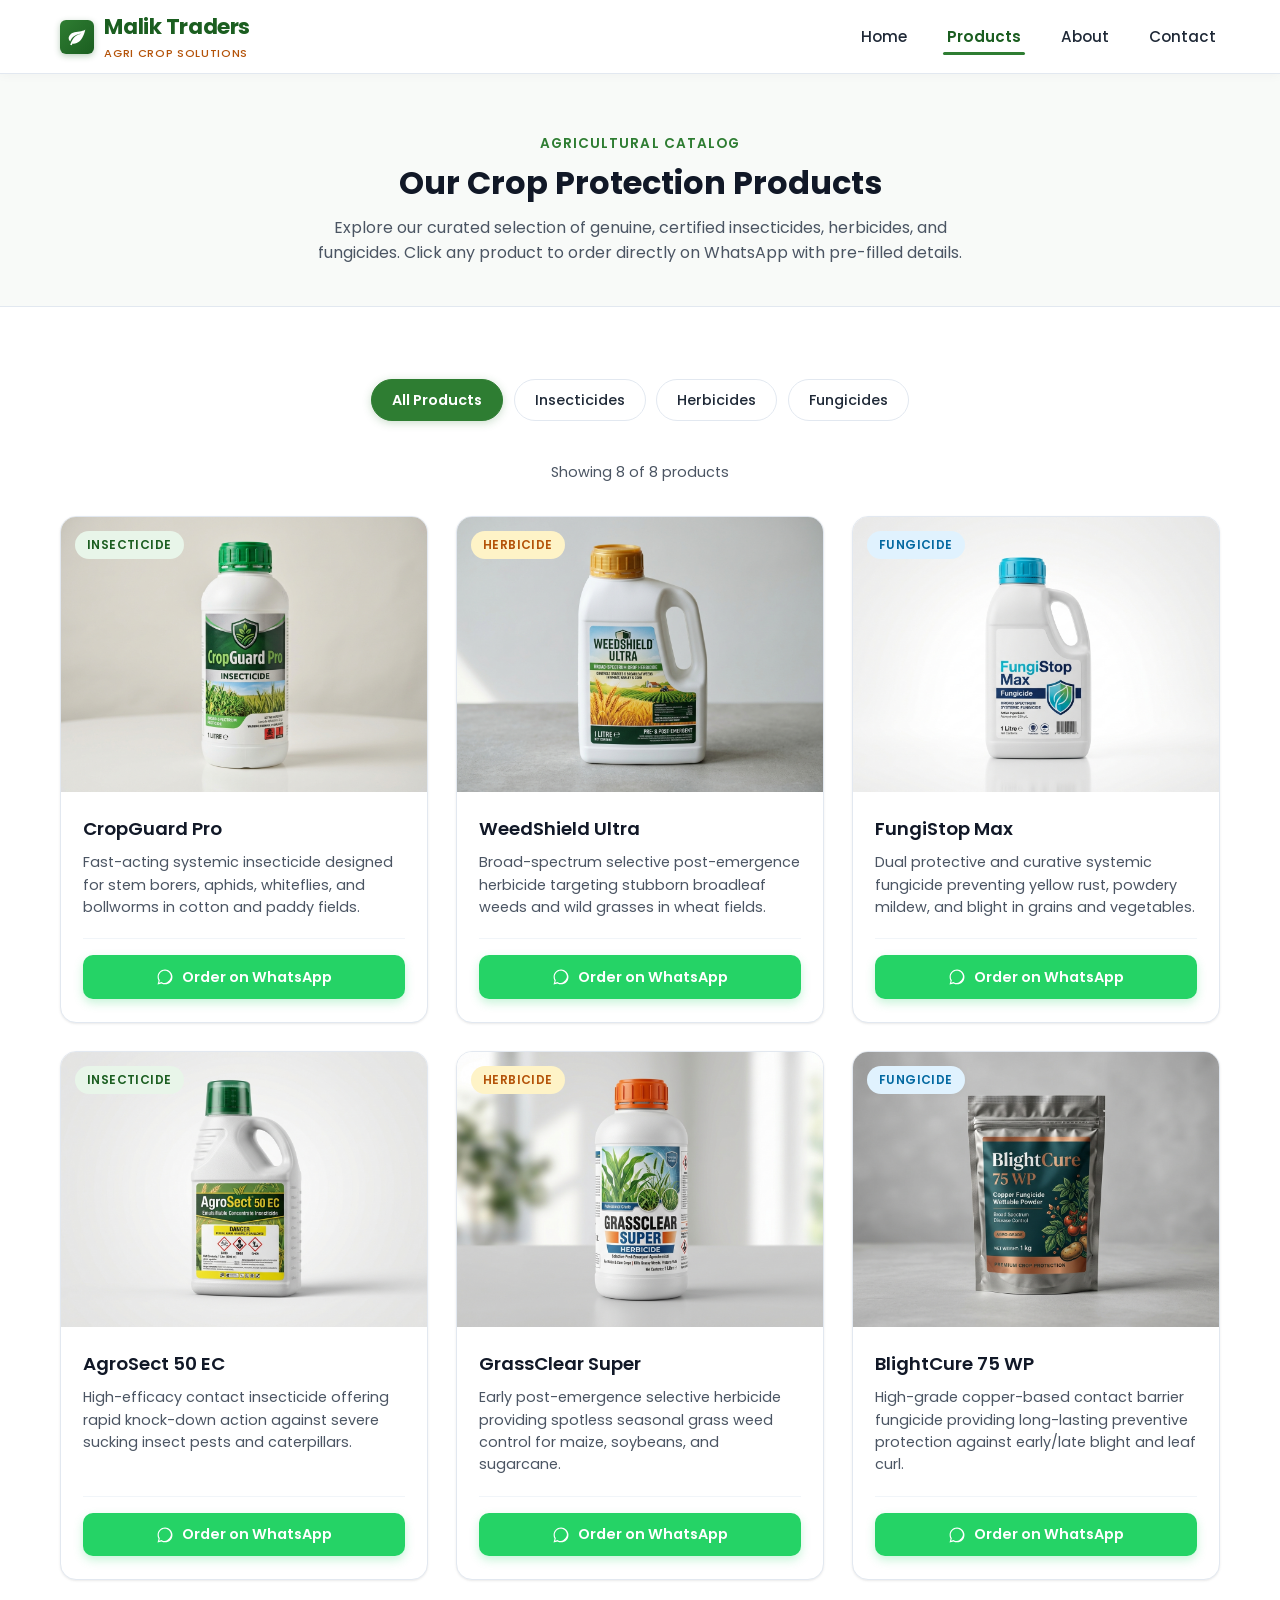
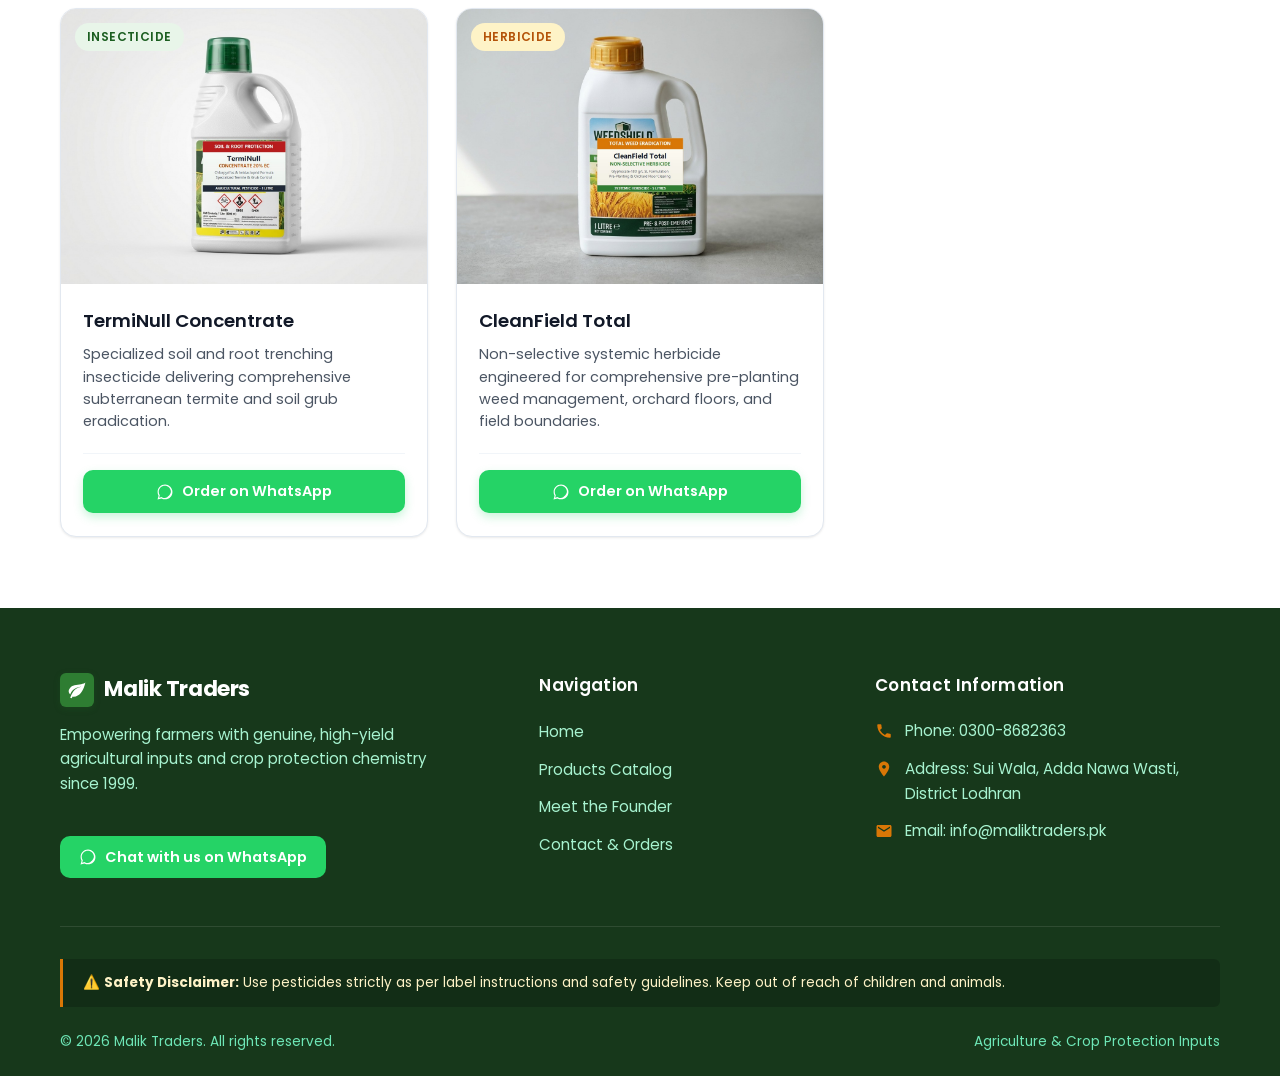
==== commit ffb4e438: "Initial commit - Malik Traders website" ====
--- a/products.html
+++ b/products.html
@@ -364,4 +364,4 @@
   <script src="script.js"></script>
 </body>
 </html>
-
+
